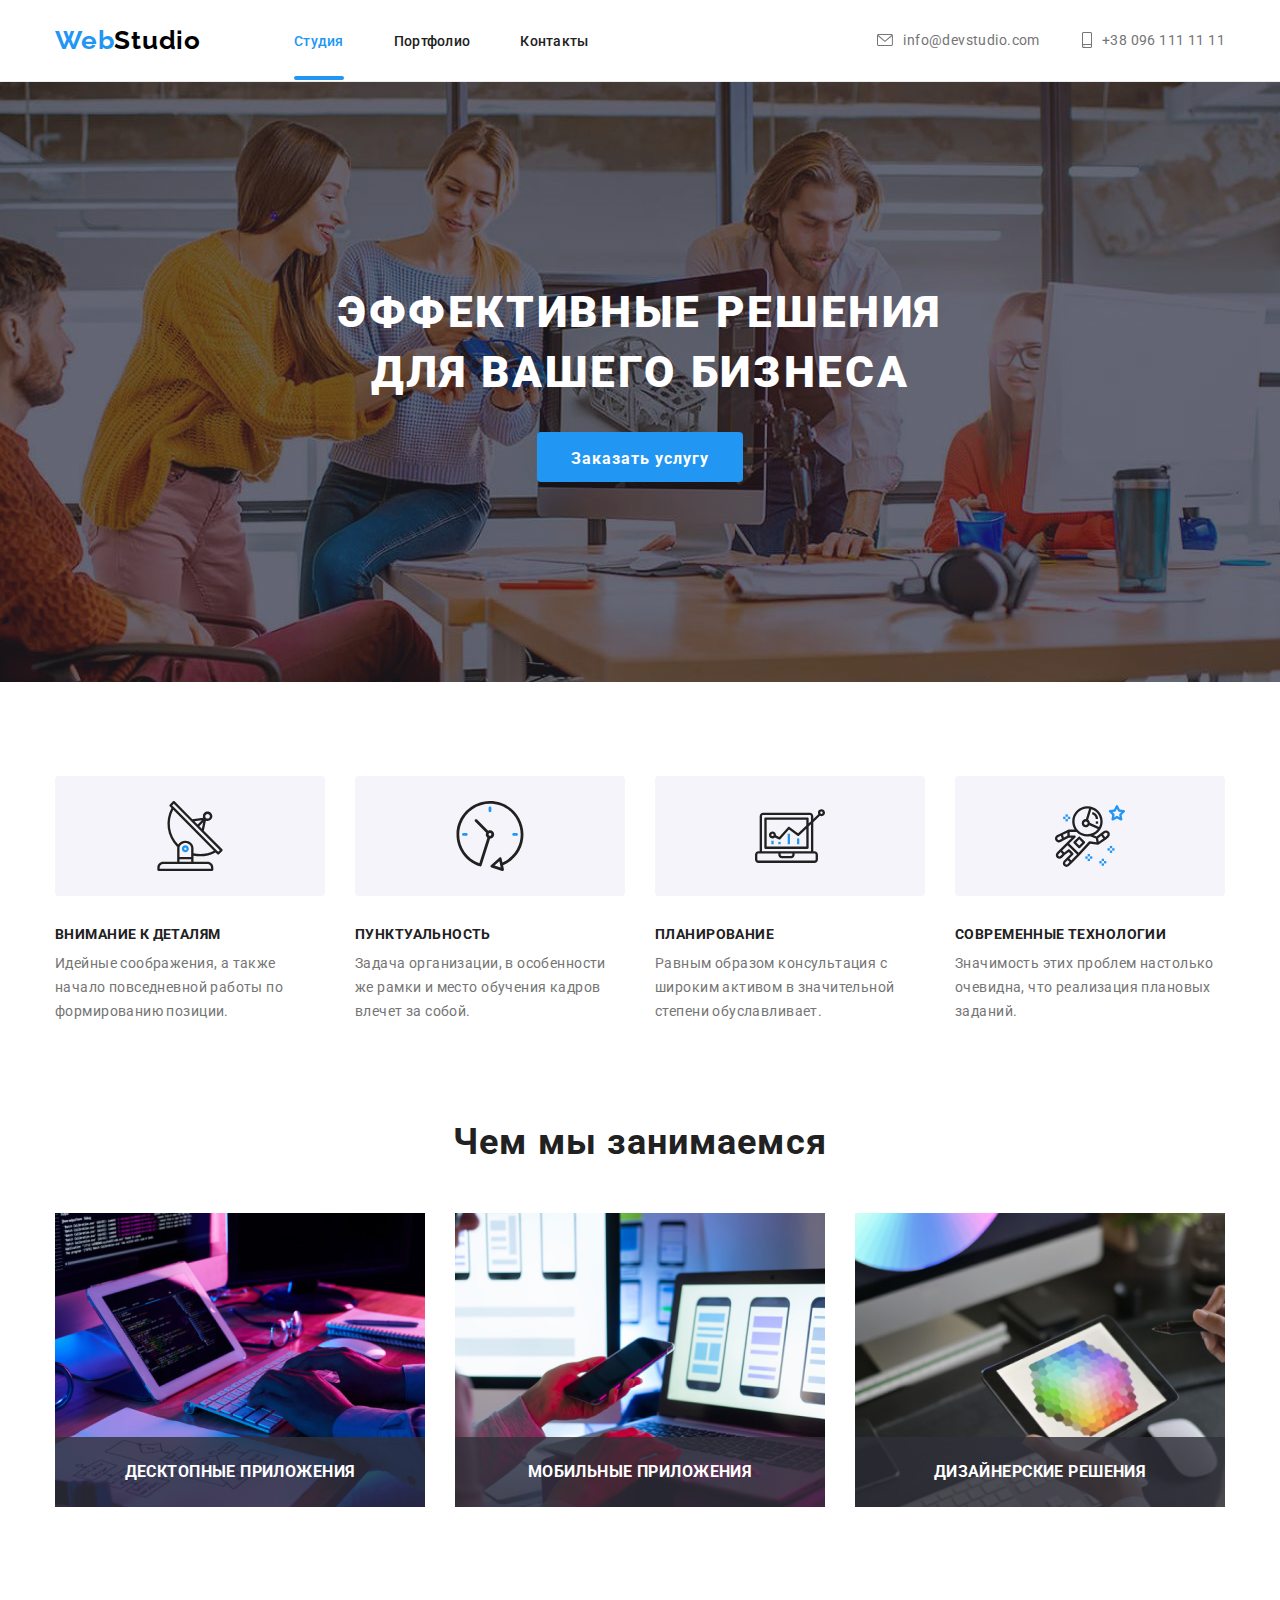
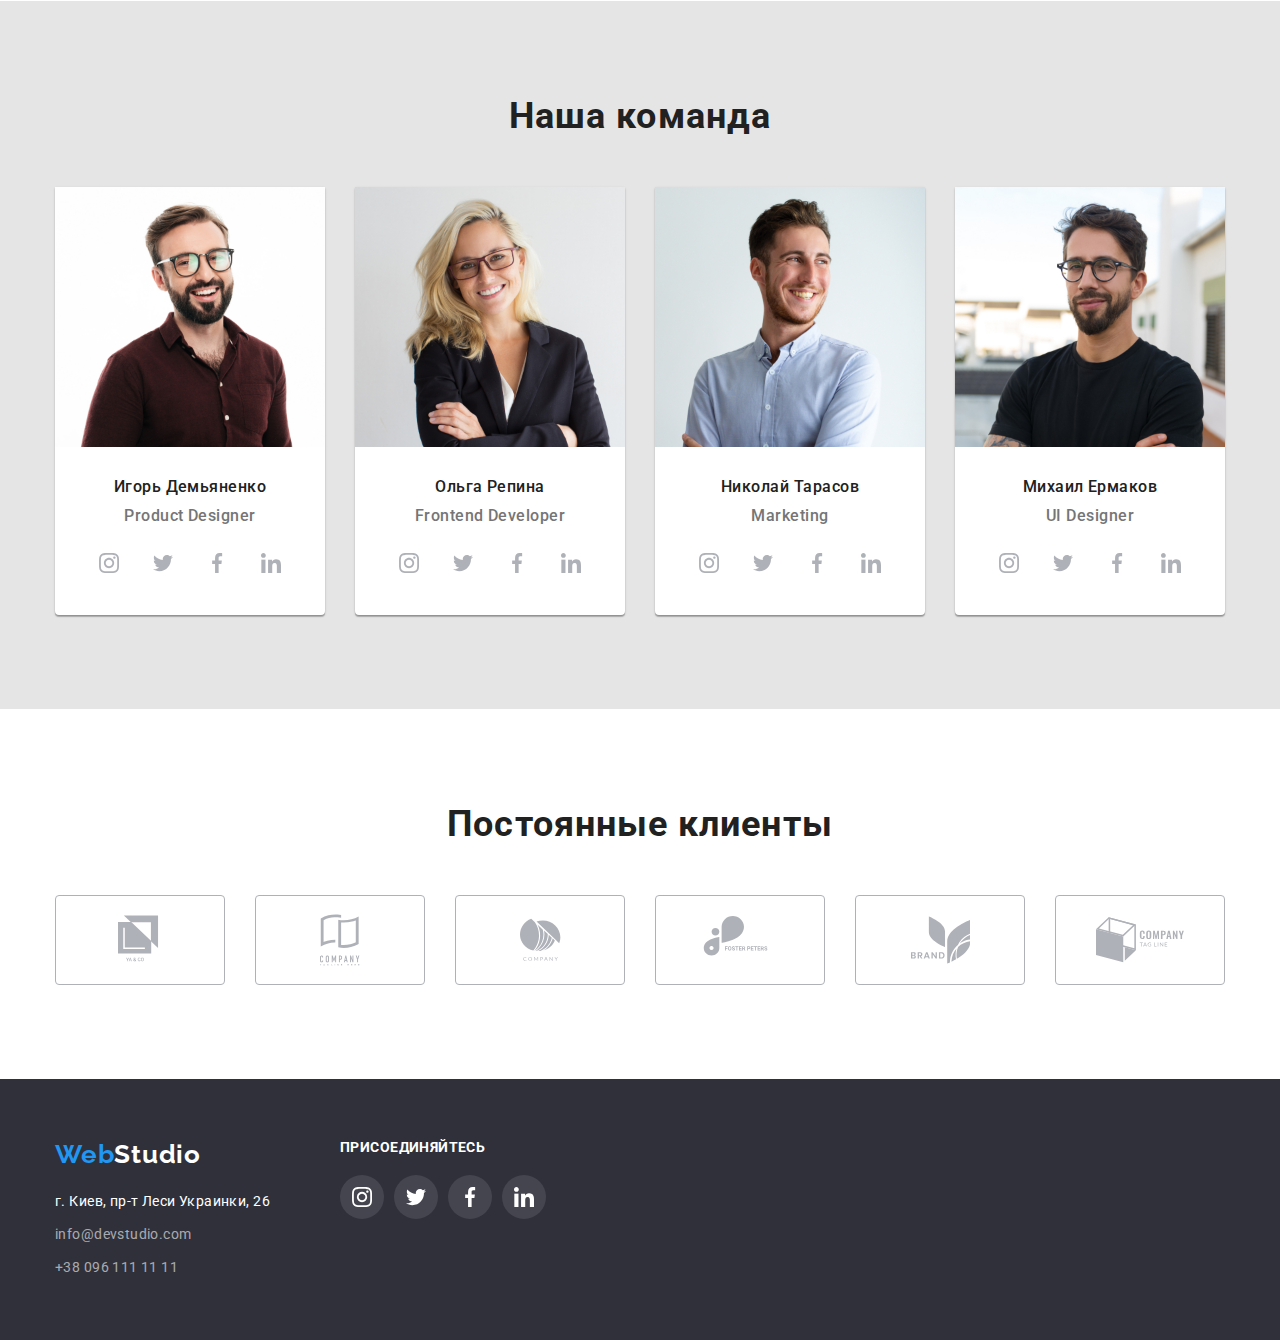
==== index.html @ 5d5ba3df "Переносит файлы из дз 5" ====
<!DOCTYPE html>
<html lang="ru">

<head>
    <meta charset="UTF-8">
    <meta name="viewport" content="width=device-width, initial-scale=1.0">
    <title>WebStudio</title>
    <link rel="stylesheet" href="https://cdnjs.cloudflare.com/ajax/libs/modern-normalize/1.0.0/modern-normalize.min.css">
    <link rel="stylesheet" href="./css/styles.css" />
    <link rel="preconnect" href="https://fonts.gstatic.com">
    <link href="https://fonts.googleapis.com/css2?family=Raleway:wght@700&family=Roboto:wght@400;500;700;900&display=swap"
        rel="stylesheet">
</head>

<body>
    <header class="header">
        <div class="container">
            <!--Header-->
            <section>
                <nav class="navigation">
                    <a lang="en" href="./index.html" class="logo"><span class="double">Web</span><span>Studio</span></a>
                    <ul class="site-nav">
                        <li class="snitem"> <a href="" class="link, current">Студия</a></li>
                        <li class="snitem"> <a href="./portfolio.html" class="link">Портфолио</a></li>
                        <li class="snitem"> <a href="" class="link">Контакты</a></li>
                    </ul>
                    <ul class="auth-nav">
                        <li> <a href="mailto:info@devstudio.com" class="anlink mail">
                            <svg class="mail-svg">
                                <use href="./img/hw4/sprite.svg#icon-envelope"></use>
                            </svg>
                            info@devstudio.com</a>
                        </li>
                        <li> <a href="tel:+380961111111" class="anlink">
                            <svg class="phone-svg">
                                <use href="./img/hw4/sprite.svg#icon-smartphone"></use>
                            </svg>
                            +38 096 111 11 11</a>
                        </li>
                    </ul>
                </nav>
            </section>
        </div>
    </header>
    
    <main>
         <!--Hero-->
            <section class="hero overlay">
                <div class="container">
                    <h1 class="hero-title">Эффективные решения <br> для вашего бизнеса</h1>
                    <button type="button" class="order" data-modal-open>Заказать услугу</button>
                    <!-- <a href="" class="order" data-modal-open>Заказать услугу</a> -->
                </div>
            </section>
            </div>
                        
                <!--Reautures-->
            <section class="section section-left">
                <div class="container">
                    <h2 class="section-title visually-hidden">Преимущества</h2>
                    <ul class="reautures">
                        <li>
                            <div class="reautures-item icon-antena">
                                <h3 class="title">Внимание к деталям</h3>
                                <p>Идейные соображения, а также начало повседневной работы по формированию позиции.</p>
                            </div>
                        </li>
                    
                        <li>
                            <div class="reautures-item icon-clock">
                                <h3 class="title">Пунктуальность</h3>
                                <p>Задача организации, в особенности же рамки и место обучения кадров влечет за собой.</p>
                            </div>
                        </li>
                    
                        <li>
                            <div class="reautures-item icon-diagram">
                                <h3 class="title">Планирование</h3>
                                <p>Равным образом консультация с широким активом в значительной степени обуславливает.</p>
                            </div>
                        </li>
                    
                        <li>
                            <div class="reautures-item icon-astronaut">
                                <h3 class="title">Современные технологии</h3>
                                <p>Значимость этих проблем настолько очевидна, что реализация плановых заданий.</p>
                            </div>
                        </li>
                    </ul>
                </div>
            </section>
            
            <!--What we do-->
            <section class="section section-nopadingtop">
                <div class="container">
                    <h2 class="section-title">Чем мы занимаемся</h2>
                    <ul class="list">
                        <li>
                            <div class="whatwedo">
                                <img src="./img/box1.png" alt="Пишем код">
                                <div class="whatwedo-item">
                                    <h3 class="whatwedo-title">Десктопные приложения</h3>
                                </div>
                            </div>
                        </li>

                        <li>
                            <div class="whatwedo">
                            <img class="whatwedo" src="./img/box2.png" alt="Делаем адаптивную верстку">
                                <div class="whatwedo-item">
                                    <h3 class="whatwedo-title">Мобильные приложения</h3>
                                </div>
                            </div>
                        </li>

                        <li>
                            <div class="whatwedo">
                                <img class="whatwedo" src="./img/box3.png" alt="Профессионально выбираем цвета">
                                <div class="whatwedo-item">
                                    <h3 class="whatwedo-title">Дизайнерские решения</h3>
                                </div>
                            </div>
                        </li>
                    </ul>
                </div>
            </section>
            
            <!--Our Team-->
            <section class="section teambgc">
                <div class="container">
                    <h2 class="section-title">Наша команда</h2>
                    <ul class="team">
                        <li>
                            <div class= "team-thumb">
                                <img src="./img/img1.jpg" alt="Игорь Демьяненко">
                                <div class="team-content">
                                    <h3 class="team-member">Игорь Демьяненко</h3>
                                    <p class="position">Product Designer</p>
                                    <ul class="socialnetworks">
                                        <li class="snetworklist"><a href="" class="snetworklist-link">
                                            <svg class="snetworcs-item">
                                                <use href="./img/hw4/sprite.svg#icon-instagram"></use>
                                            </svg></a>
                                        </li>
                                        <li class="snetworklist"><a href="" class="snetworklist-link">
                                            <svg class="snetworcs-item">
                                                <use href="./img/hw4/sprite.svg#icon-twitter"></use>
                                            </svg>
                                           </a></li>
                                        <li class="snetworklist"><a href="" class="snetworklist-link">
                                            <svg class="snetworcs-item">
                                                <use href="./img/hw4/sprite.svg#icon-facebook"></use>
                                            </svg>
                                            </a></li>
                                        <li  class="snetworklist"><a href="" class="snetworklist-link">
                                            <svg class="snetworcs-item">
                                                <use href="./img/hw4/sprite.svg#icon-linkedin"></use>
                                            </svg>
                                        </a></li>
                                    </ul>
                                </div>
                                
                            </div>
                        </li>
                        
                        <li>
                            <div class="team-thumb">
                                <img src="./img/img2.jpg" alt="Ольга Репина">
                                <div class="team-content">
                                    <h3 class="team-member">Ольга Репина</h3>
                                    <p class="position">Frontend Developer</p>
                                    <ul class="socialnetworks">
                                        <li class="snetworklist"><a href="" class="snetworklist-link">
                                                <svg class="snetworcs-item">
                                                    <use href="./img/hw4/sprite.svg#icon-instagram"></use>
                                                </svg></a>
                                        </li>
                                        <li class="snetworklist"><a href="" class="snetworklist-link">
                                                <svg class="snetworcs-item">
                                                    <use href="./img/hw4/sprite.svg#icon-twitter"></use>
                                                </svg>
                                            </a></li>
                                        <li class="snetworklist"><a href="" class="snetworklist-link">
                                                <svg class="snetworcs-item">
                                                    <use href="./img/hw4/sprite.svg#icon-facebook"></use>
                                                </svg>
                                            </a></li>
                                        <li class="snetworklist"><a href="" class="snetworklist-link">
                                                <svg class="snetworcs-item">
                                                    <use href="./img/hw4/sprite.svg#icon-linkedin"></use>
                                                </svg>
                                            </a></li>
                                    </ul>
                                </div>
                            
                            </div>
                        </li>
                        
                        <li>
                            <div class="team-thumb">
                                <img src="./img/img3.jpg" alt="Николай Тарасов">
                                <div class="team-content">
                                    <h3 class="team-member">Николай Тарасов</h3>
                                    <p class="position">Marketing</p>
                                    <ul class="socialnetworks">
                                        <li class="snetworklist"><a href="" class="snetworklist-link">
                                                <svg class="snetworcs-item">
                                                    <use href="./img/hw4/sprite.svg#icon-instagram"></use>
                                                </svg></a>
                                        </li>
                                        <li class="snetworklist"><a href="" class="snetworklist-link">
                                                <svg class="snetworcs-item">
                                                    <use href="./img/hw4/sprite.svg#icon-twitter"></use>
                                                </svg>
                                            </a></li>
                                        <li class="snetworklist"><a href="" class="snetworklist-link">
                                                <svg class="snetworcs-item">
                                                    <use href="./img/hw4/sprite.svg#icon-facebook"></use>
                                                </svg>
                                            </a></li>
                                        <li class="snetworklist"><a href="" class="snetworklist-link">
                                                <svg class="snetworcs-item">
                                                    <use href="./img/hw4/sprite.svg#icon-linkedin"></use>
                                                </svg>
                                            </a></li>
                                    </ul>
                                </div>
                        </li>
                        
                        <li>
                            <div class="team-thumb">
                                <img src="./img/img4.jpg" alt="Михаил Ермаков">
                                <div class="team-content">
                                    <h3 class="team-member">Михаил Ермаков</h3>
                                    <p class="position">UI Designer</p>
                                    <ul class="socialnetworks">
                                        <li class="snetworklist"><a href="" class="snetworklist-link">
                                                <svg class="snetworcs-item">
                                                    <use href="./img/hw4/sprite.svg#icon-instagram"></use>
                                                </svg></a>
                                        </li>
                                        <li class="snetworklist"><a href="" class="snetworklist-link">
                                                <svg class="snetworcs-item">
                                                    <use href="./img/hw4/sprite.svg#icon-twitter"></use>
                                                </svg>
                                            </a></li>
                                        <li class="snetworklist"><a href="" class="snetworklist-link">
                                                <svg class="snetworcs-item">
                                                    <use href="./img/hw4/sprite.svg#icon-facebook"></use>
                                                </svg>
                                            </a></li>
                                        <li class="snetworklist"><a href="" class="snetworklist-link">
                                                <svg class="snetworcs-item">
                                                    <use href="./img/hw4/sprite.svg#icon-linkedin"></use>
                                                </svg>
                                            </a></li>
                                    </ul>
                                </div>
                        </li>
                    </ul>
                </div>
            </section>
            
            <!--Clients-->
            <section class="section">
                <div class="container">
                    <h2 class="section-title">Постоянные клиенты</h2>
                    <ul class="clients">
                        <li class="clients-list"><a href="" class="clients-item clients-item-1">
                         <svg>
                            <use href="./img/hw4/sprite.svg#icon-logo_1"></use>
                         </svg></a>
                        </li>
                        <li class="clients-list"><a href="" class="clients-item clients-item-2">
                         <svg>
                            <use href="./img/hw4/sprite.svg#icon-logo_2"></use>
                         </svg></a>
                        </li>
                        <li class="clients-list"><a href="" class="clients-item clients-item-3">
                         <svg>
                            <use href="./img/hw4/sprite.svg#icon-logo_3"></use>
                         </svg></a>
                        </li>
                        <li class="clients-list"><a href="" class="clients-item clients-item-4">
                         <svg>
                            <use href="./img/hw4/sprite.svg#icon-logo_4"></use>
                         </svg></a>
                        </li>
                        <li class="clients-list"><a href="" class="clients-item clients-item-5">
                         <svg>
                            <use href="./img/hw4/sprite.svg#icon-logo_5"></use>
                         </svg></a>
                        </li>
                        <li class="clients-list"><a href="" class="clients-item clients-item-6">
                         <svg>
                            <use href="./img/hw4/sprite.svg#icon-logo_6"></use>
                         </svg></a>
                        </li>
                    </ul>
                </div>
            </section>
    </main>
    
    <footer class="footer">
        <!--Footer-->
        <div class="container">
            <div>
                <a lang="en" href="./index.html" class="logo"><span class="double">Web</span><span>Studio</span></a>
                <ul class="auth-nav">
                    <li> <a href="https://goo.gl/maps/ivPXeLmpZGiEguKSA" class="adress">г. Киев, пр-т Леси Украинки, 26</a></li>
                    <li> <a href="mailto:info@devstudio.com" class="footer-item">info@devstudio.com</a></li>
                    <li> <a href="tel=:+380961111111" class="footer-item">+38 096 111 11 11</a></li>
                </ul>
            </div>

            <div class="footer-socialnetworks">
                <h3 class="footer-title">Присоединяйтесь</h3>
                <ul class="socialnetworks">
                    <li class="snetworklist"><a href="" class="snetworklist-link">
                            <svg class="snetworcs-item">
                                <use href="./img/hw4/sprite.svg#icon-instagram"></use>
                            </svg></a>
                    </li>
                    <li class="snetworklist"><a href="" class="snetworklist-link">
                            <svg class="snetworcs-item">
                                <use href="./img/hw4/sprite.svg#icon-twitter"></use>
                            </svg>
                        </a></li>
                    <li class="snetworklist"><a href="" class="snetworklist-link">
                            <svg class="snetworcs-item">
                                <use href="./img/hw4/sprite.svg#icon-facebook"></use>
                            </svg>
                        </a></li>
                    <li class="snetworklist"><a href="" class="snetworklist-link">
                            <svg class="snetworcs-item">
                                <use href="./img/hw4/sprite.svg#icon-linkedin"></use>
                            </svg>
                        </a></li>
                </ul>
            </div>
        </div>
    </footer>

    <div class="backdrop is-hidden" data-modal>
        <div class="modal">
            <button type="button" class="close" data-modal-close>
                <svg class="close-item">
                    <use href="./img/hw4/sprite.svg#icon-close""></use>
                </svg>
            </button>
        </div>
    </div>

    <script src="./js/modal.js"></script>
</body>

</html>
---- css/styles.css ----
*,
*::before,
*::after {
  box-sizing: border-box;
}

:root {
  --primary-text-color: #212121;
  --secondary-text-color: #757575;
  --title-color: #212121;
  --accent-color: #2196f3;
  --portfolio-item-gap: 20px;
  --timing-function: cubic-bezier(0.4, 0, 0.2, 1);
}

body {
  color: var(--secondary-text-color);
  font-family: Roboto;
  font-style: normal;
  font-weight: 400;
  font-size: 14px;
  line-height: 1.714;
  letter-spacing: 0.03em;
}

h1,
h2,
h3,
h4,
h5,
h6 {
  margin: 0;
}

ul,
ol {
  padding: 0;
  margin: 0;
  list-style: none;
}

p {
  margin: 0;
}

img {
  display: block;
  max-width: 100%;
}

.container {
  width: 1200px;
  margin: 0 auto;
  padding: 0 15px;
}

.current {
  color: var(--accent-color);
  text-decoration: none;
}

.current::after {
  content: "";
  position: absolute;
  left: 0;
  bottom: 0;
  transform: translateY(32px);
  display: inline-block;
  width: 100%;
  height: 4px;
  background-color: var(--accent-color);
  border-radius: 2px;
}

/*Visually hidden for H*/
.visually-hidden {
  position: absolute;
  width: 1px;
  height: 1px;
  margin: -1px;
  border: 0;
  padding: 0;
  white-space: nowrap;
  clip-path: inset(100%);
  clip: rect(0 0 0 0);
  overflow: hidden;
}

/*Header*/

.header {
  border-bottom: 1px solid #ececec;
  padding-top: 25px;
  padding-bottom: 25px;
}

/*Logo*/

.logo {
  text-decoration: none;
  color: #000000;
  font-family: Raleway;
  font-style: normal;
  font-weight: 700;
  font-size: 26px;
  line-height: 1.192;
  letter-spacing: 0.03em;
}

.double {
  color: var(--accent-color);
}

/*Site nav*/

.navigation {
  display: flex;
  align-items: center;
}

.navigation .logo {
  margin-right: 93px;
}

.site-nav {
  display: flex;
  align-items: center;
  color: var(--primary-text-color);
  font-weight: 500;
  font-size: 14px;
  line-height: 1.142;
  letter-spacing: 0.02em;
}

.snitem {
  position: relative;
}

.snitem:not(:last-child) {
  margin-right: 50px;
}

.auth-nav .mail {
  margin-right: 42px;
}

.mail-svg {
  width: 16px;
  height: 12px;
  fill: #757575;
  margin-right: 10px;
}

.anlink:focus .mail-svg,
.anlink:hover .mail-svg {
  fill: var(--accent-color);
}

.phone-svg {
  width: 10px;
  height: 16px;
  fill: #757575;
  margin-right: 10px;
}

.anlink:focus .phone-svg,
.anlink:hover .phone-svg {
  fill: var(--accent-color);
}

.anlink {
  display: flex;
  justify-content: center;
  align-items: center;
}

.site-nav .anlink,
.auth-nav .anlink {
  text-decoration: none;
  color: var(--secondary-text-color);
}

.navigation .auth-nav {
  margin-left: auto;
}

.site-nav .link {
  text-decoration: none;
  color: var(--primary-text-color);
  font-weight: 500;
  font-size: 14px;
  line-height: 1.142;
  letter-spacing: 0.02em;
  transition: color 250ms var(--timing-function);
}

.site-nav .link:hover,
.site-nav .link:focus {
  color: var(--accent-color);
}

.auth-nav {
  display: flex;
  align-items: center;
  transition: color 250ms var(--timing-function);
}

.auth-nav .anlink:hover,
.auth-nav .anlink:focus {
  color: var(--accent-color);
}

/*Hero*/

.overlay {
  position: relative;
  max-width: 1600px;
  height: 600px;
  background: #c4c4c4;
  margin-left: auto;
  margin-right: auto;
  background-image: linear-gradient(
      to right,
      rgba(47, 48, 58, 0.4),
      rgba(47, 48, 58, 0.4)
    ),
    url(../img/hw4/hero_opt.jpg);
  background-repeat: no-repeat;
  background-position: center;
  background-size: cover;
}

.hero .container {
  position: absolute;
  top: 50%;
  left: 50%;
  transform: translate(-50%, -50%);
  text-align: center;
}

.hero-title {
  /*max-width: 696px;*/
  height: 120px;
  margin-bottom: 30px;
  color: #ffffff;
  text-transform: uppercase;
  font-weight: 900;
  font-size: 44px;
  line-height: 1.364;
  letter-spacing: 0.06em;
}

.order {
  display: inline-block;
  height: 50px;
  min-width: 200px;
  padding: 10px 32px;
  border-color: transparent;
  cursor: pointer;
  border-radius: 4px;
  color: #ffffff;
  background-color: var(--accent-color);
  font-weight: 700;
  font-size: 16px;
  line-height: 1.875;
  letter-spacing: 0.06em;
  text-decoration: none;
}

/*Sections*/

.section-title {
  display: inline-block;
  height: 42px;
  margin-bottom: 50px;
  color: var(--primary-text-color);
  font-weight: 700;
  font-size: 36px;
  line-height: 1.167;
  letter-spacing: 0.03em;
}

.section {
  text-align: center;
  padding-top: 94px;
  padding-bottom: 94px;
}

.section-nopadingtop {
  padding-top: 0;
}

.section-left {
  text-align: left;
  padding-bottom: 244px;
}

/*Reautures*/

.reautures {
  display: flex;
  justify-content: space-between;
}

.reautures .title {
  color: var(--primary-text-color);
  text-transform: uppercase;
  font-weight: 700;
  font-size: 14px;
  line-height: 1.143;
  letter-spacing: 0.03em;
  padding-top: 30px;
  padding-bottom: 10px;
}

.reautures-item {
  width: 270px;
  height: 101px;
}

.reautures-item::before {
  content: "";
  display: block;
  height: 120px;
  background-size: 70px 70px;
  background-repeat: no-repeat;
  background-position: center;
  background-color: #f5f4fa;
  border-radius: 4px;
}

.icon-antena::before {
  background-image: url(../img/hw4/antenna.svg);
}

.icon-clock::before {
  background-image: url(../img/hw4/clock.svg);
}

.icon-diagram::before {
  background-image: url(../img/hw4/diagram.svg);
}

.icon-astronaut::before {
  background-image: url(../img/hw4/astronaut.svg);
}

/*What we do*/

.list .container {
  display: flex;
}
.list {
  display: flex;
  justify-content: space-between;
}

.whatwedo {
  position: relative;
}

.whatwedo-item {
  position: absolute;
  bottom: 0;
  left: 0;
  margin: 0;
  display: flex;
  justify-content: center;
  align-items: center;
  width: 370px;
  height: 70px;
  font-weight: 700;
  font-size: 14px;
  line-height: 16px;
  text-align: center;
  letter-spacing: 0.03em;
  text-transform: uppercase;
  color: #ffffff;
  background-color: rgba(47, 48, 58, 80%);
}

/*Team*/

.teambgc {
  background-color: #e5e5e5;
  max-width: 1600px;
  margin-left: auto;
  margin-right: auto;
}
.team {
  display: flex;
  justify-content: space-between;
  text-align: center;
}

.team-thumb {
  width: 270px;
  height: 428px;
  background-color: #fff;
  box-shadow: 0px 1px 3px rgba(0, 0, 0, 0.12), 0px 1px 1px rgba(0, 0, 0, 0.14),
    0px 2px 1px rgba(0, 0, 0, 0.2);
  border-radius: 0px 0px 4px 4px;
}

.team-member {
  color: var(--primary-text-color);
  font-weight: 500;
  font-size: 16px;
  line-height: 1.188;
  letter-spacing: 0.03em;
}

.team-content {
  padding-top: 30px;
  padding-bottom: 30px;
}

.socialnetworks {
  display: flex;
  justify-content: space-between;
  margin-top: 16px;
  padding-left: 32px;
  padding-right: 32px;
}

.snetworklist {
  display: flex;
  justify-content: center;
  align-items: center;
}

.snetworklist-link {
  text-decoration: none;
  display: flex;
  align-items: center;
  justify-content: center;
  width: 44px;
  height: 44px;
  border-radius: 50%;
  transition: background-color 250ms var(--timing-function);
}

.snetworklist-link:hover .snetworcs-item,
.snetworklist-link:focus .snetworcs-item {
  fill: #fff;
}

.snetworklist-link:hover,
.snetworklist-link:focus {
  background-color: var(--accent-color);
}

.snetworcs-item {
  width: 20px;
  height: 20px;
  fill: #afb1b8;
  transition: fill 250ms var(--timing-function);
}

.position {
  font-weight: 500;
  font-size: 16px;
  line-height: 1.188;
  letter-spacing: 0.03em;
  margin-top: 10px;
}

/*Clients*/

.clients {
  display: flex;
  justify-content: space-between;
}

.clients-list {
  display: flex;
  justify-content: center;
  align-items: center;
  width: 170px;
  height: 90px;
  border: 1px solid #afb1b8;
  border-radius: 4px;
}

.clients-item {
  display: flex;
  justify-content: center;
  align-items: center;
  fill: #afb1b8;
  transition: fill 250ms var(--timing-function);
}

.clients-list:hover .clients-item,
.clients-list:focus .clients-item {
  fill: var(--accent-color);
}

.clients-item-1 {
  width: 44.27px;
  height: 49.23px;
}
.clients-item-2 {
  width: 40px;
  height: 52px;
}
.clients-item-3 {
  width: 41px;
  height: 42.6px;
}
.clients-item-4 {
  width: 79.66px;
  height: 42.02px;
}
.clients-item-5 {
  width: 59px;
  height: 47px;
}
.clients-item-6 {
  width: 88.48px;
  height: 45.44px;
}
/*Footer*/

.footer {
  max-width: 1600px;
  margin-left: auto;
  margin-right: auto;
  padding-top: 60px;
  padding-bottom: 60px;
  background-color: #2f303a;
}

.footer .container {
  display: flex;
}

.auth-nav .adress {
  text-decoration: none;
  color: #ffffff;
  font-weight: 400;
  font-size: 14px;
  line-height: 1.714;
  letter-spacing: 0.03em;
}

.auth-nav .footer-item {
  text-decoration: none;
  color: rgba(255, 255, 255, 0.6);
  font-weight: 400;
  font-size: 14px;
  line-height: 1.714;
  letter-spacing: 0.03em;
}

.footer .logo {
  display: inline-block;
  margin-bottom: 20px;
  color: #fff;
}

.footer .auth-nav {
  display: block;
}

.footer-item {
  display: inline-block;
  margin-top: 9px;
}

.footer-title {
  margin-bottom: 20px;
  font-weight: 700;
  font-size: 14px;
  line-height: 1.143;
  letter-spacing: 0.03em;
  color: #ffffff;
  text-transform: uppercase;
}
.footer-socialnetworks {
  margin-left: 70px;
}

.footer .socialnetworks {
  padding-left: 0px;
  padding-right: 0px;
  width: 206px;
}

.footer .snetworklist-link {
  background-color: rgba(255, 255, 255, 0.1);
}

.footer .snetworcs-item {
  fill: #fff;
}

.footer .snetworklist-link:hover,
.footer .snetworklist-link:focus {
  background-color: var(--accent-color);
}

/* Backdrop */

.backdrop {
  position: fixed;
  top: 0;
  right: 0;
  width: 100%;
  height: 100%;
  background-color: rgba(0, 0, 0, 0.2);
  opacity: 1;
  transition: opacity 250ms var(--timing-function);
}

.backdrop.is-hidden {
  opacity: 0;
  pointer-events: none;
}

.backdrop.is-hidden .modal {
  transform: translate(-50%, -50%) scale(0.7);
}

.modal {
  position: absolute;
  width: 528px;
  height: 521px;
  top: 50%;
  left: 50%;
  transform: translate(-50%, -50%) scale(1);
  transition: transform 250ms var(--timing-function);
  background: #ffffff;
  box-shadow: 0px 1px 3px rgba(0, 0, 0, 0.12), 0px 1px 1px rgba(0, 0, 0, 0.14),
    0px 2px 1px rgba(0, 0, 0, 0.2);
  border-radius: 4px;
}

.close {
  display: flex;
  justify-content: center;
  align-items: center;
  margin-left: 490px;
  margin-top: 8px;
  width: 30px;
  height: 30px;
  background: #ffffff;
  border: 1px solid rgba(0, 0, 0, 0.1);
  border-radius: 50%;
  box-sizing: border-box;
}

.close-item {
  width: 11px;
  height: 11px;
}

/*Portfolio*/

.portfolio .title {
  color: var(--primary-text-color);
  font-weight: 700;
  font-size: 18px;
  line-height: 2;
  letter-spacing: 0.06em;
}

.portfolio .description {
  color: var(--secondary-text-color);
  font-weight: 400;
  font-size: 16px;
  line-height: 1.875;
  letter-spacing: 0.03em;
}

.filter {
  display: flex;
  justify-content: center;
  margin-bottom: 34px;
}

.filter .item {
  min-width: 103px;
  background: #f5f4fa;
  border-radius: 4px;
  border-color: transparent;
  cursor: pointer;
  padding: 6px 22px;
  color: var(--primary-text-color);
  font-weight: 500;
  font-size: 16px;
  line-height: 1.625;
  letter-spacing: 0.03em;
  transition: background-color 250ms var(--timing-function),
    color 250ms var(--timing-function);
}

.filter-item:not(:last-child) {
  margin-right: 8px;
}

.filter .item:hover,
.filter .item:focus {
  color: #ffffff;
  background-color: var(--accent-color);
}

.portfolio-container {
  width: 1200px;
  margin: 0 auto;
  padding: 0 15px;
}

.portfolio {
  display: flex;
  flex-wrap: wrap;
  margin-left: -20px;
  margin-bottom: -20px;
  margin-left: calc(-1 * var(--portfolio-item-gap));
  margin-bottom: calc(-1 * var(--portfolio-item-gap));
}

.portfolio .item {
  flex-basis: calc(100% / 3 - var(--portfolio-item-gap));
  margin-left: var(--portfolio-item-gap);
  margin-bottom: var(--portfolio-item-gap);
}

.card-thumb {
  position: relative;
  overflow: hidden;
}

.card-text {
  position: absolute;
  top: 0;
  left: 0;
  width: 100%;
  height: 100%;
  background-color: rgba(33, 150, 243, 90%);
  transform: translateY(100%);
  transition: transform 250ms var(--timing-function);
  font-weight: 400;
  font-size: 18px;
  line-height: 1.55;
  letter-spacing: 0.03em;
  color: #ffffff;
  padding: 63px 24px 63px 24px;
  text-align: left;
}

.card:hover .card-text,
.card.focus .card-text {
  transform: translateY(0%);
}

.card-content {
  padding: 20px 24px;
  border-left: 1px solid #eeeeee;
  border-right: 1px solid #eeeeee;
  border-bottom: 1px solid #eeeeee;
  text-align: left;
}

.portfolio .item:hover {
  box-shadow: 0px 1px 1px rgba(0, 0, 0, 0.12), 0px 4px 4px rgba(0, 0, 0, 0.06),
    1px 4px 6px rgba(0, 0, 0, 0.16);
}
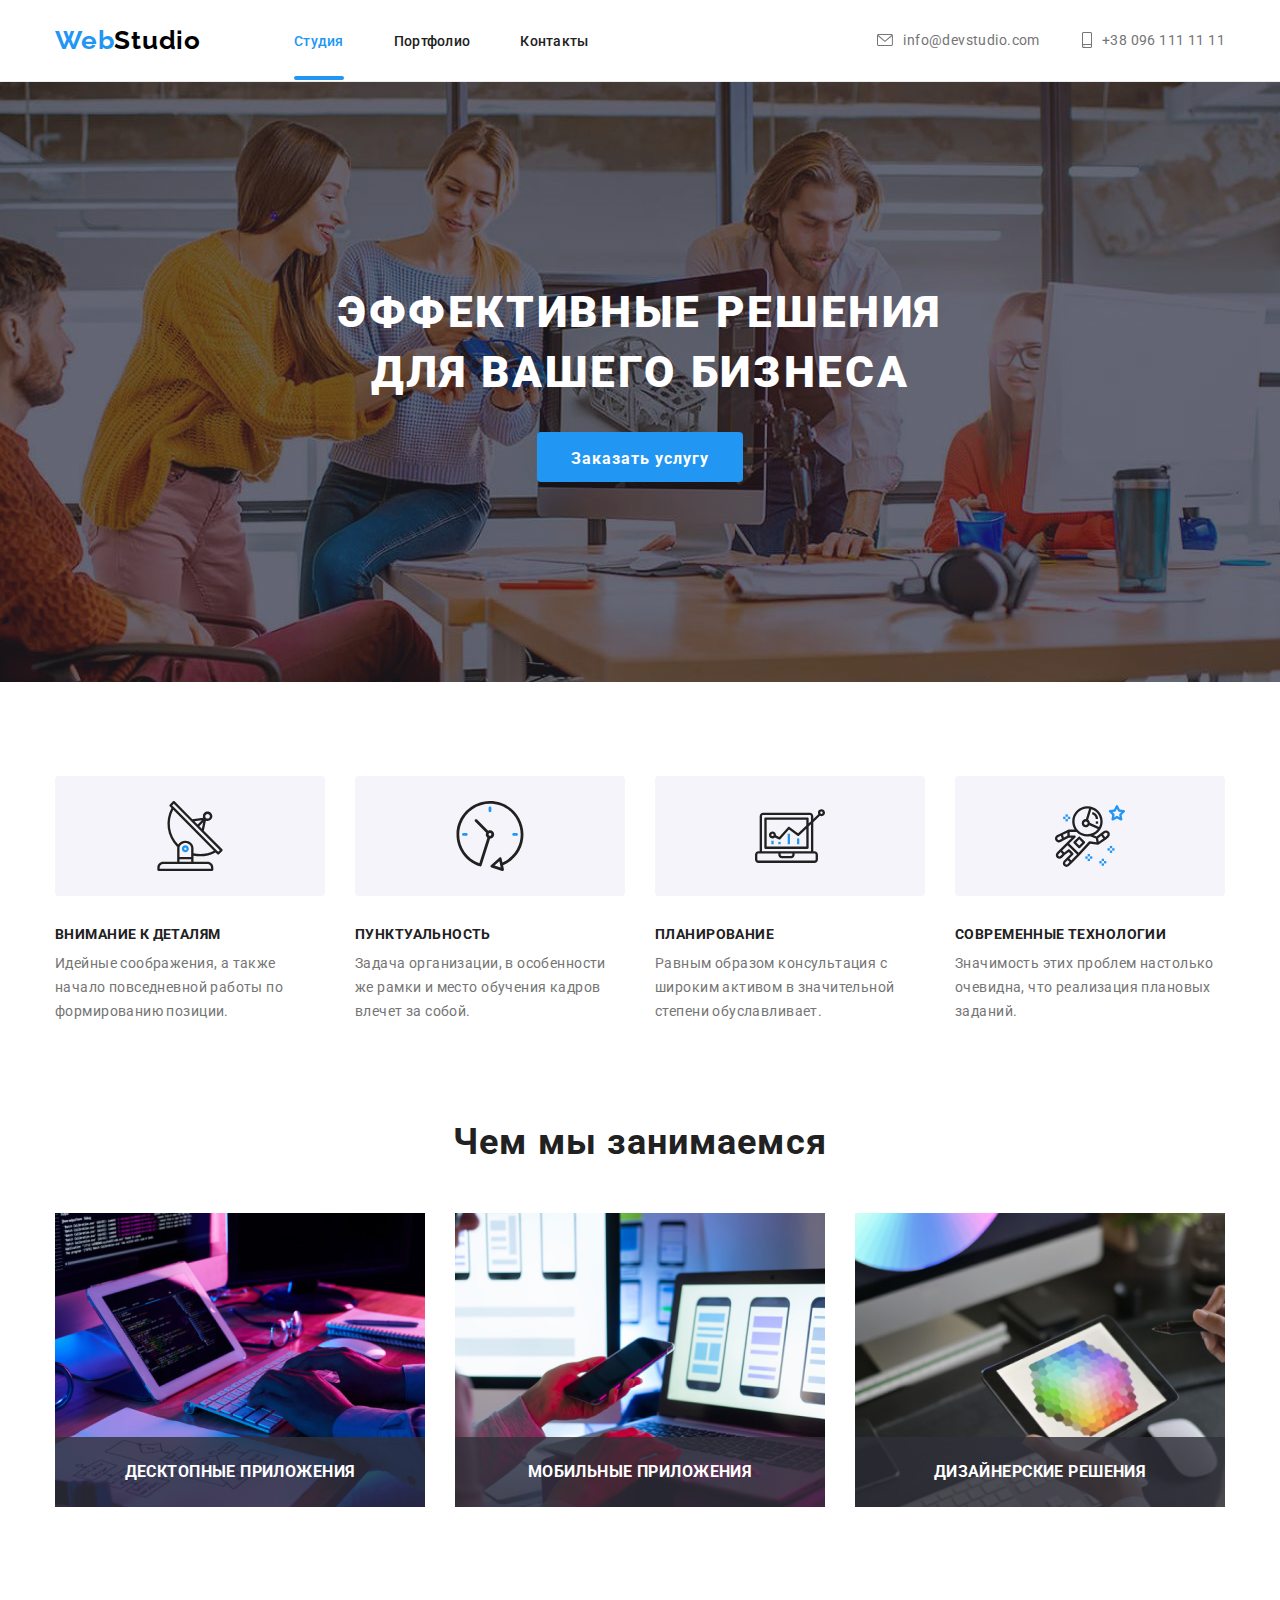
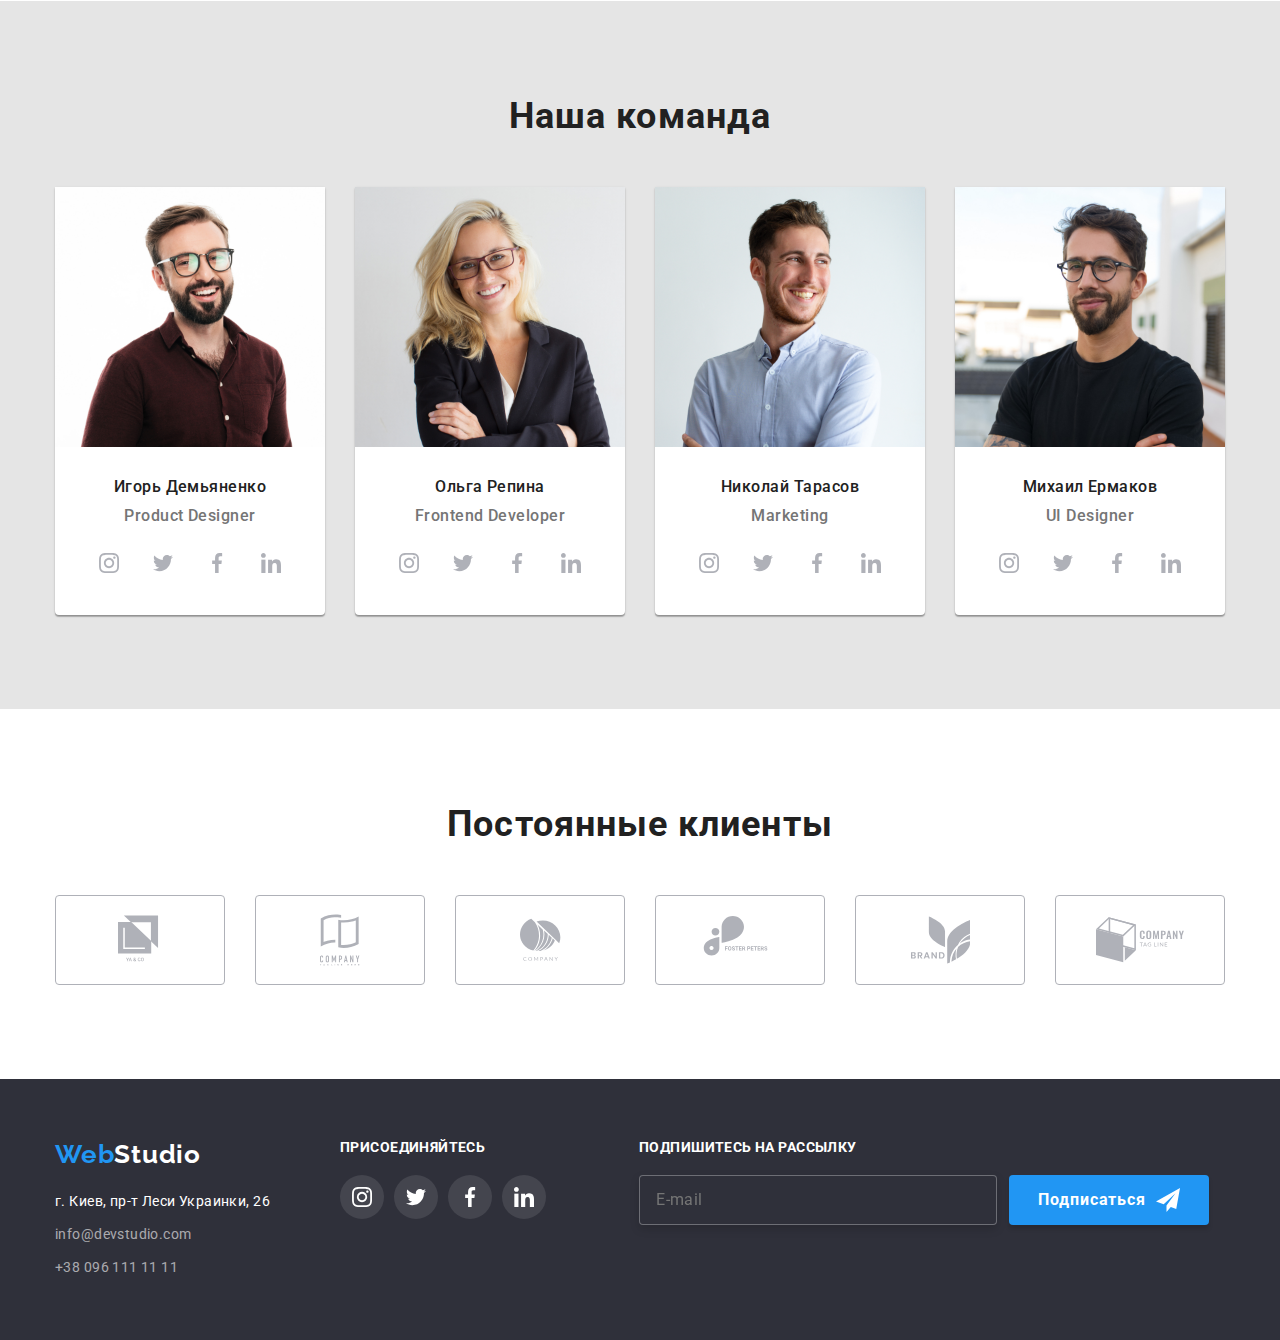
==== commit 74d833fa: "Добавляет разметку форм" ====
--- a/index.html
+++ b/index.html
@@ -338,6 +338,19 @@
                         </a></li>
                 </ul>
             </div>
+
+            <div class="join">
+                <h3 class="footer-title">Подпишитесь на рассылку</h3>
+                <form class="join-form">
+                    <input class="join-input" type="email" name="email" placeholder="E-mail"/>
+                    
+                    <button type="submit" class="join-button">Подписаться
+                        <svg class="join-item">
+                            <use href="./img/hw4/sprite.svg#icon-send"></use>
+                        </svg>
+                    </button>
+                </form>
+            </div>
         </div>
     </footer>
 
@@ -348,6 +361,38 @@
                     <use href="./img/hw4/sprite.svg#icon-close""></use>
                 </svg>
             </button>
+                        
+            <div class="modal-form">
+                <h3 class="modal-title">Оставьте свои данные, мы вам перезвоним</h3>
+                <form class="">
+                    <div class="form-field">
+                        <label for="name" class="">Имя</label>
+                        <input type="name" name="name" id="name" placeholder="" />
+                    </div>
+
+                    <div class="form-field">
+                        <label for="tel" class="">Телефон</label>
+                        <input type="tel" name="phone" id="tel" placeholder="" />
+                    </div>
+
+                    <div class="form-field">
+                        <label for="email" class="">Почта</label>
+                        <input type="email" name="email" id="email" placeholder="" />
+                    </div>
+
+                    <div class="form-field">
+                        <label for="comment">Комментарий</label>
+                        <textarea name="comment" rows="5" id="comment" placeholder="Введите текст"></textarea>
+                    </div>
+
+                    <input type="checkbox" name="agree" value="" id="agree" />
+                    <label for="agree">Соглашаюсь с рассылкой и принимаю 
+                      <a href="">Условия договора</a>
+                    </label>
+
+                    <button type="submit" class="">Отправить</button>
+                </form>
+            </div>
         </div>
     </div>
 
--- a/css/styles.css
+++ b/css/styles.css
@@ -576,6 +576,7 @@
   color: #ffffff;
   text-transform: uppercase;
 }
+
 .footer-socialnetworks {
   margin-left: 70px;
 }
@@ -597,6 +598,59 @@
 .footer .snetworklist-link:hover,
 .footer .snetworklist-link:focus {
   background-color: var(--accent-color);
+}
+
+.join {
+  width: 570px;
+  height: 86px;
+  margin-left: 93px;
+}
+
+.join-form {
+  display: flex;
+  justify-content: space-between;
+}
+
+.join-input {
+  width: 358px;
+  height: 50px;
+  border: 1px solid rgba(255, 255, 255, 0.3);
+  filter: drop-shadow(0px 4px 4px rgba(0, 0, 0, 0.15));
+  border-radius: 4px;
+  padding: 15px 16px 15px 16px;
+  background: #2f303a;
+  font-weight: 400;
+  font-size: 16px;
+  line-height: 1.25;
+  letter-spacing: 0.03em;
+  color: rgba(255, 255, 255, 0.6);
+}
+
+.join-button {
+  display: flex;
+  width: 200px;
+  height: 50px;
+  justify-content: center;
+  align-items: center;
+  font-weight: 700;
+  font-size: 16px;
+  line-height: 1.875;
+  letter-spacing: 0.06em;
+  color: #ffffff;
+  background-color: #2196f3;
+  border-color: transparent;
+  box-shadow: 0px 4px 4px rgba(0, 0, 0, 0.15);
+  border-radius: 4px;
+}
+
+.join-item {
+  display: flex;
+  justify-content: center;
+  align-items: center;
+  margin-left: 10px;
+  width: 24px;
+  height: 24px;
+  fill: #ffffff;
 }
 
 /* Backdrop */
@@ -654,6 +708,32 @@
   height: 11px;
 }
 
+.modal-title {
+  font-weight: 700;
+  font-size: 20px;
+  line-height: 1.15;
+  /* text-align: center; */
+  letter-spacing: 0.03em;
+  color: #212121;
+  margin-bottom: 12px;
+}
+
+.modal-form {
+  display: block;
+  height: 342px;
+  padding: 40px;
+}
+
+.form-field {
+  display: flex;
+  flex-direction: column;
+  height: 40px;
+  margin-bottom: 10px;
+  /* padding: 11px 12px; */
+  border: 1px solid rgba(33, 33, 33, 0.2);
+  border-radius: 4px;
+}
+
 /*Portfolio*/
 
 .portfolio .title {
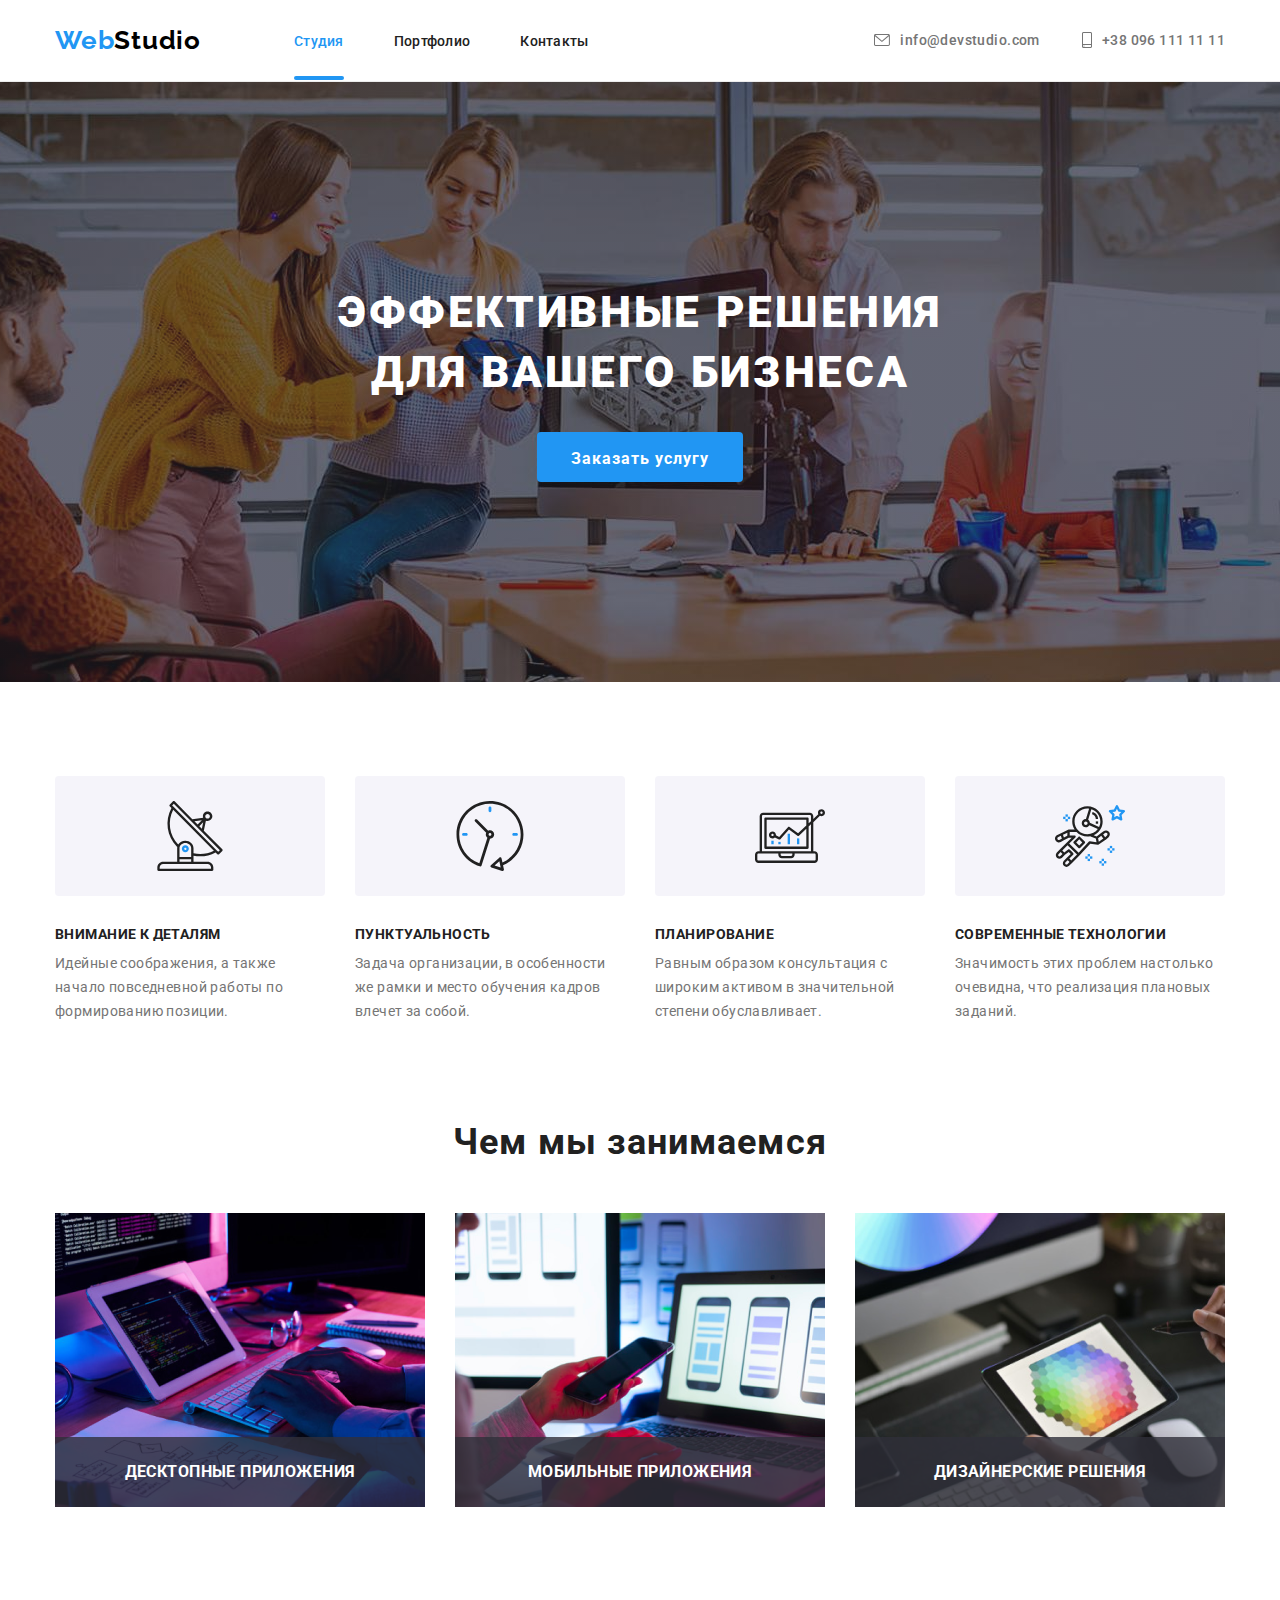
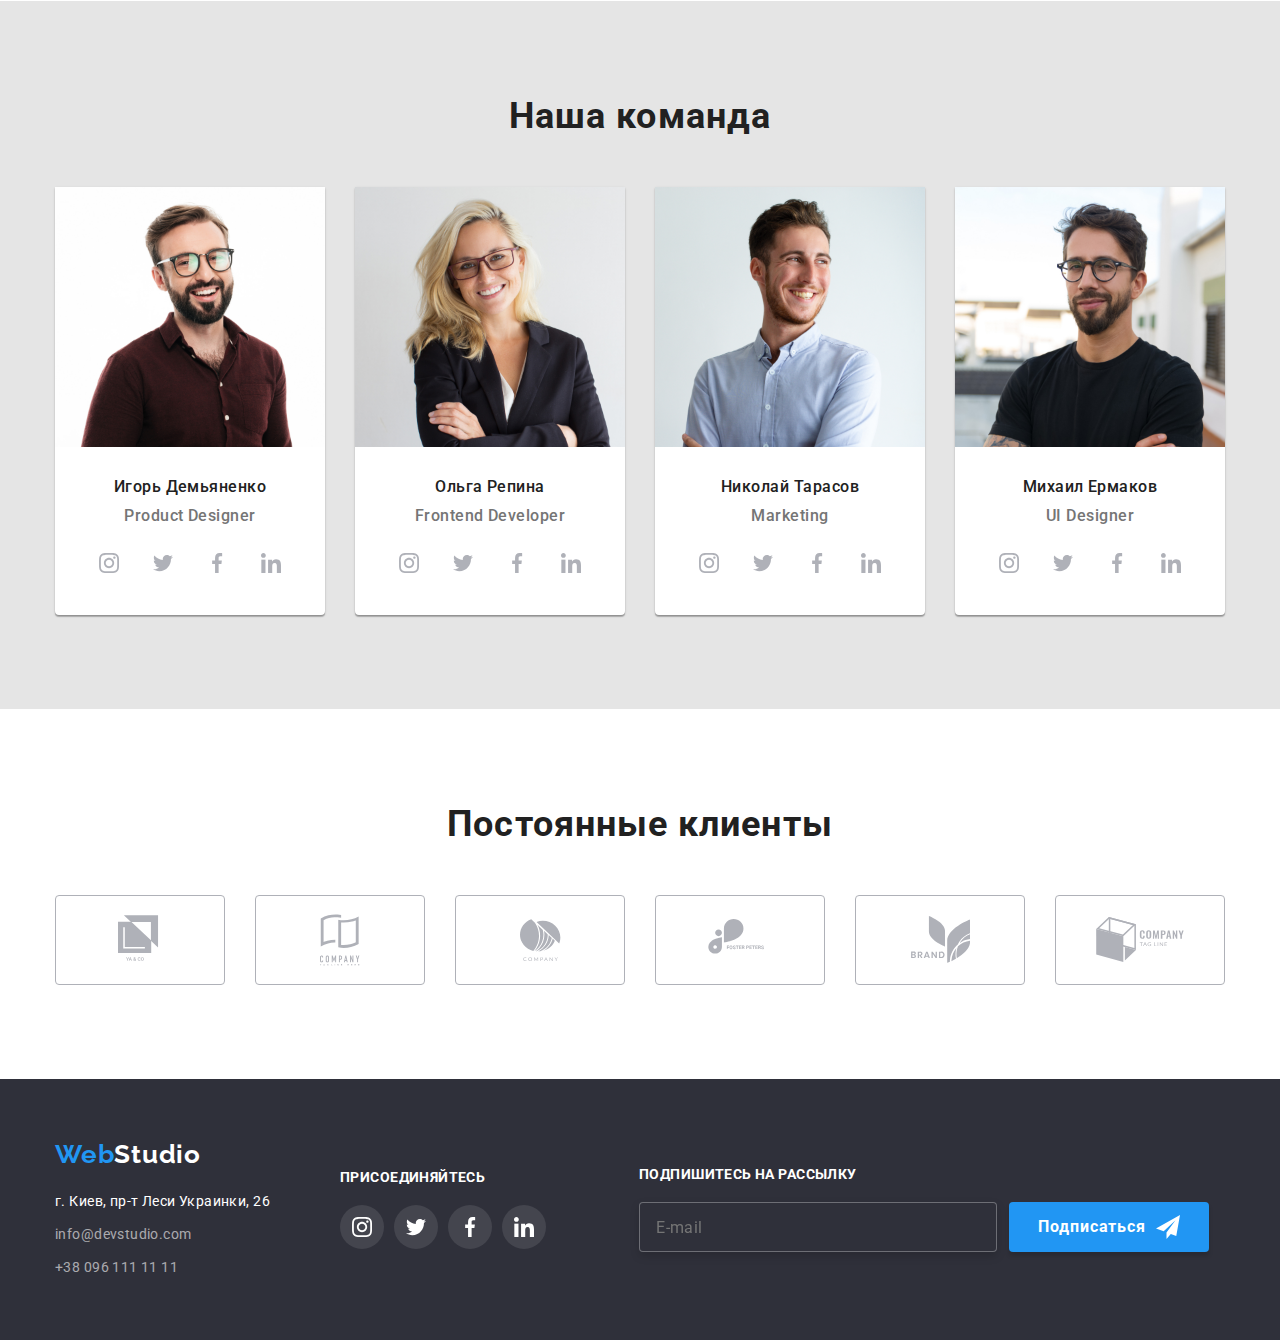
==== commit f7a9ce6f: "Исправление ошибок дз4" ====
--- a/index.html
+++ b/index.html
@@ -266,33 +266,33 @@
                 <div class="container">
                     <h2 class="section-title">Постоянные клиенты</h2>
                     <ul class="clients">
-                        <li class="clients-list"><a href="" class="clients-item clients-item-1">
-                         <svg>
+                        <li class="clients-list"><a href="">
+                         <svg class="clients-item clients-item-1">
                             <use href="./img/hw4/sprite.svg#icon-logo_1"></use>
                          </svg></a>
                         </li>
-                        <li class="clients-list"><a href="" class="clients-item clients-item-2">
-                         <svg>
+                        <li class="clients-list"><a href="">
+                         <svg class="clients-item clients-item-2">
                             <use href="./img/hw4/sprite.svg#icon-logo_2"></use>
                          </svg></a>
                         </li>
-                        <li class="clients-list"><a href="" class="clients-item clients-item-3">
-                         <svg>
+                        <li class="clients-list"><a href="">
+                         <svg class="clients-item clients-item-3">
                             <use href="./img/hw4/sprite.svg#icon-logo_3"></use>
                          </svg></a>
                         </li>
-                        <li class="clients-list"><a href="" class="clients-item clients-item-4">
-                         <svg>
+                        <li class="clients-list"><a href="" >
+                         <svg class="clients-item clients-item-4">
                             <use href="./img/hw4/sprite.svg#icon-logo_4"></use>
                          </svg></a>
                         </li>
-                        <li class="clients-list"><a href="" class="clients-item clients-item-5">
-                         <svg>
+                        <li class="clients-list"><a href="">
+                         <svg class="clients-item clients-item-5">
                             <use href="./img/hw4/sprite.svg#icon-logo_5"></use>
                          </svg></a>
                         </li>
-                        <li class="clients-list"><a href="" class="clients-item clients-item-6">
-                         <svg>
+                        <li class="clients-list"><a href="">
+                         <svg class="clients-item clients-item-6">
                             <use href="./img/hw4/sprite.svg#icon-logo_6"></use>
                          </svg></a>
                         </li>
@@ -363,34 +363,56 @@
             </button>
                         
             <div class="modal-form">
-                <h3 class="modal-title">Оставьте свои данные, мы вам перезвоним</h3>
+                <h2 class="modal-title">Оставьте свои данные, мы вам перезвоним</h3>
                 <form class="">
                     <div class="form-field">
                         <label for="name" class="">Имя</label>
-                        <input type="name" name="name" id="name" placeholder="" />
+                        <input class= "form-input" type="name" name="name" id="name" placeholder="" />
+                        <span class="form-icon">
+                            <svg class="name">
+                                <use href="./img/hw4/sprite.svg#icon-name"></use>
+                            </svg>
+                        </span>
+                        
                     </div>
 
                     <div class="form-field">
                         <label for="tel" class="">Телефон</label>
-                        <input type="tel" name="phone" id="tel" placeholder="" />
+                        <input class= "form-input" type="tel" name="tel" id="tel" placeholder="" />
+                        <span class="form-icon">
+                            <svg class="tel">
+                                <use href="./img/hw4/sprite.svg#icon-tel"></use>
+                            </svg>
+                        </span>
                     </div>
 
                     <div class="form-field">
                         <label for="email" class="">Почта</label>
-                        <input type="email" name="email" id="email" placeholder="" />
+                        <input class= "form-input" type="email" name="email" id="email" placeholder="" />
+                        <span class="form-icon">
+                            <svg class="email">
+                                <use href="./img/hw4/sprite.svg#icon-mail"></use>
+                            </svg>
+                        </span>
                     </div>
 
                     <div class="form-field">
                         <label for="comment">Комментарий</label>
-                        <textarea name="comment" rows="5" id="comment" placeholder="Введите текст"></textarea>
+                        <textarea class= "comment" name="comment" rows="5" id="comment" placeholder="Введите текст"></textarea>
                     </div>
 
-                    <input type="checkbox" name="agree" value="" id="agree" />
-                    <label for="agree">Соглашаюсь с рассылкой и принимаю 
-                      <a href="">Условия договора</a>
-                    </label>
-
-                    <button type="submit" class="">Отправить</button>
+                    <div class="form-field">
+                        <label class="check">
+                            <input class= "check-input" type="checkbox" name="agree" value="" />
+                            <span class="check-icon"></span>
+                            <span class="check-text">
+                                Соглашаюсь с рассылкой и принимаю
+                                <a class="lisence" href="">Условия договора</a>
+                            </span>
+                        </label>
+                    </div>
+
+                    <button type="submit" class="order">Отправить</button>
                 </form>
             </div>
         </div>
--- a/css/styles.css
+++ b/css/styles.css
@@ -9,7 +9,7 @@
   --secondary-text-color: #757575;
   --title-color: #212121;
   --accent-color: #2196f3;
-  --portfolio-item-gap: 20px;
+  --portfolio-item-gap: 30px;
   --timing-function: cubic-bezier(0.4, 0, 0.2, 1);
 }
 
@@ -45,7 +45,7 @@
 
 img {
   display: block;
-  max-width: 100%;
+  width: 100%;
 }
 
 .container {
@@ -182,6 +182,7 @@
 
 .navigation .auth-nav {
   margin-left: auto;
+  font-weight: 500;
 }
 
 .site-nav .link {
@@ -495,6 +496,15 @@
   fill: var(--accent-color);
 }
 
+.clients-list:hover {
+  border: 1px solid var(--accent-color);
+}
+
+.clients-list a:focus svg {
+  fill: var(--accent-color);
+  outline: none;
+}
+
 .clients-item-1 {
   width: 44.27px;
   height: 49.23px;
@@ -532,6 +542,7 @@
 
 .footer .container {
   display: flex;
+  align-items: center;
 }
 
 .auth-nav .adress {
@@ -678,7 +689,6 @@
 .modal {
   position: absolute;
   width: 528px;
-  height: 521px;
   top: 50%;
   left: 50%;
   transform: translate(-50%, -50%) scale(1);
@@ -706,6 +716,13 @@
 .close-item {
   width: 11px;
   height: 11px;
+  transition: fill 250ms var(--timing-function);
+}
+
+.close-item:hover,
+.close-item:focus {
+  fill: var(--accent-color);
+  cursor: pointer;
 }
 
 .modal-title {
@@ -720,18 +737,138 @@
 
 .modal-form {
   display: block;
-  height: 342px;
-  padding: 40px;
+  padding: 2px 40px 40px 40px;
 }
 
 .form-field {
+  position: relative;
   display: flex;
   flex-direction: column;
-  height: 40px;
   margin-bottom: 10px;
-  /* padding: 11px 12px; */
+  border-radius: 4px;
+}
+
+.form-field input {
+  margin: 0;
+  padding: 11px 12px 11px 35px;
   border: 1px solid rgba(33, 33, 33, 0.2);
   border-radius: 4px;
+}
+
+.form-field label {
+  margin-bottom: 4px;
+  font-weight: normal;
+  font-size: 12px;
+  line-height: 1.167;
+  letter-spacing: 0.01em;
+  color: #757575;
+  background-color: transparent;
+}
+
+.form-field .comment {
+  padding: 12px 16px;
+  border: 1px solid rgba(33, 33, 33, 0.2);
+  border-radius: 4px;
+  resize: none;
+}
+
+input[type="checkbox"] {
+  margin-top: 20px;
+}
+
+.modal-form .order {
+  display: block;
+  margin-left: auto;
+  margin-right: auto;
+  margin-top: 30px;
+}
+
+.form-icon {
+  position: absolute;
+  display: inline-block;
+  left: 12px;
+  bottom: 11px;
+  transform: translate(50% -50%);
+  width: 18px;
+  height: 18px;
+  transition: fill 250ms var(--timing-function);
+}
+
+.name {
+  width: 12px;
+  height: 12px;
+}
+
+.tel {
+  width: 13px;
+  height: 13px;
+}
+
+.email {
+  width: 15px;
+  height: 12px;
+}
+
+.form-field:focus-within .form-icon {
+  fill: var(--accent-color);
+}
+
+.form-input:focus {
+  outline: none;
+  border-color: var(--accent-color);
+}
+
+.comment:focus {
+  outline: none;
+  border-color: var(--accent-color);
+}
+
+.check {
+  display: flex;
+  align-items: center;
+}
+
+.check-input {
+  position: absolute;
+  width: 1px;
+  height: 1px;
+  margin: -1px;
+  border: 0;
+  padding: 0;
+  white-space: nowrap;
+  clip-path: inset(100%);
+  clip: rect(0 0 0 0);
+  overflow: hidden;
+}
+
+.check-icon {
+  display: inline-block;
+  width: 16px;
+  height: 15px;
+  margin-right: 7px;
+  border: 2px solid #212121;
+  border-radius: 2px;
+  transition: fill 250ms var(--timing-function);
+  transition: background-color 250ms var(--timing-function);
+}
+
+.check-text {
+  font-size: 14px;
+  line-height: 1.714;
+  letter-spacing: 0.03em;
+}
+
+.lisence {
+  color: var(--accent-color);
+  margin-left: 2px;
+}
+
+.check-input:checked + .check-icon {
+  border-color: var(--accent-color);
+  background-color: var(--accent-color);
+  background-image: url("../img/hw4/sprite.svg#icon-check");
+  background-size: contain;
+  background-origin: border-box;
 }
 
 /*Portfolio*/
@@ -755,7 +892,7 @@
 .filter {
   display: flex;
   justify-content: center;
-  margin-bottom: 34px;
+  margin-bottom: 50px;
 }
 
 .filter .item {
